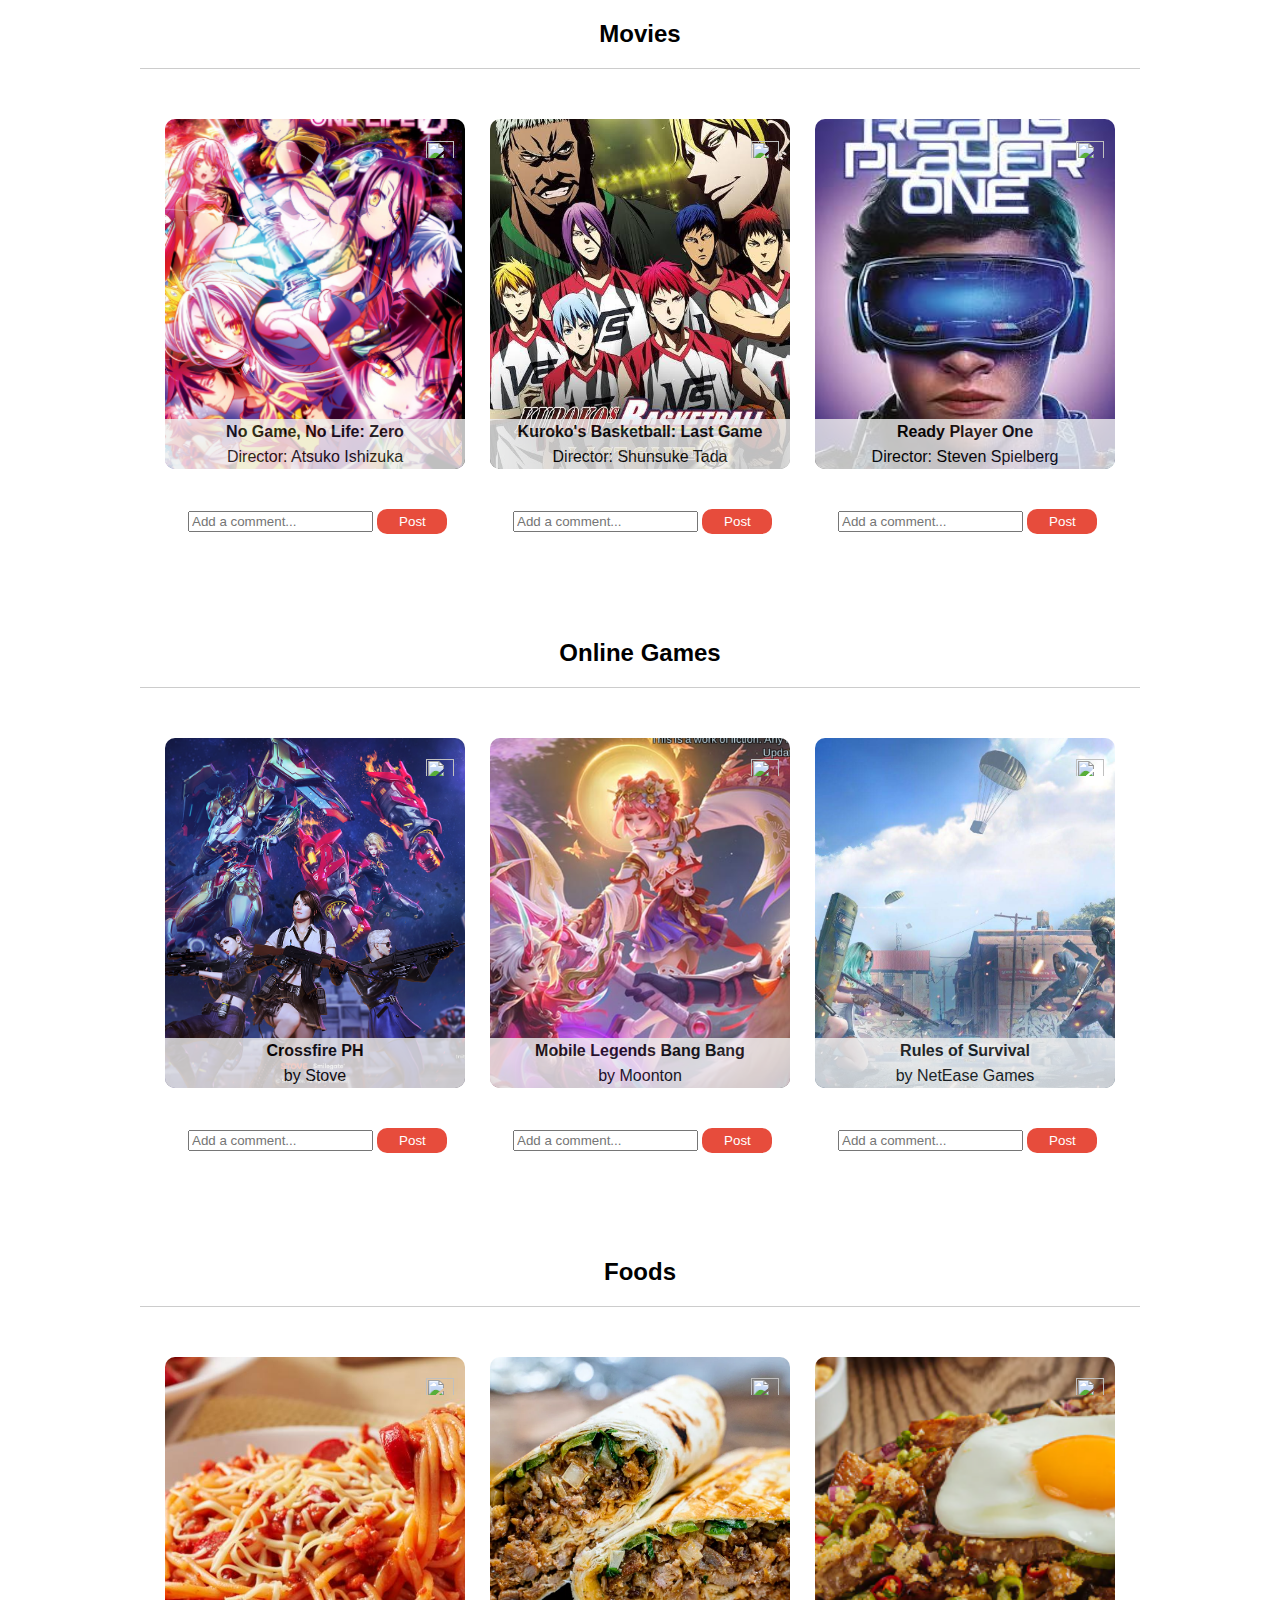
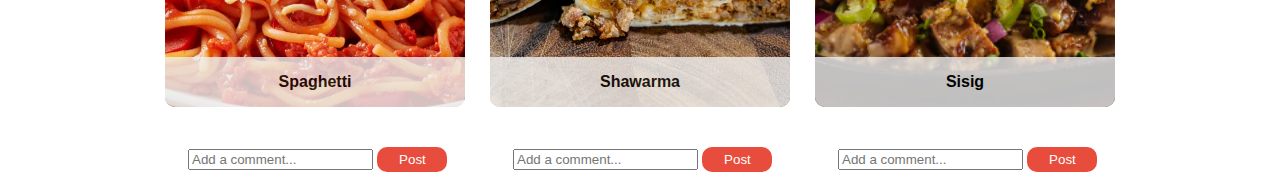
==== favs.html @ cf0ff8d4 "Add files via upload" ====
<!DOCTYPE html>
<html>
<head>
    <title>Abstract Art Gallery</title>
    <link rel="stylesheet" href="gallery.css"/>
</head>
<body>
    <div id="content">
        <h2 id="gallery-header">Movies</h2>
        <div id="art-exhibit">
            <div id="artwork-1" class="artwork">
                <div class="grey"><span class="boldy">No Game, No Life: Zero</span><br>Director: Atsuko Ishizuka</div>
                <div class="heart1" onclick="toggleLike(this)"><img src="images/red-heart-outline.png" class="tosmall"></div>
                <div class="comments-section">
                    <div class="comments"> 
                        <ul class="comments-list"></ul>
                    </div>
                    <input type="text" class="comment-input" placeholder="Add a comment...">
                    <button onclick="addComment(this)">Post</button>
                </div>
            </div>
            <div id="artwork-2" class="artwork">
                <div class="grey"><span class="boldy">Kuroko's Basketball: Last Game</span><br>Director: Shunsuke Tada</div>
                <div class="heart1" onclick="toggleLike(this)"><img src="images/red-heart-outline.png" class="tosmall"></div>
                <div class="comments-section">
                    <div class="comments"> 
                        <ul class="comments-list"></ul>
                    </div>
                    <input type="text" class="comment-input" placeholder="Add a comment...">
                    <button onclick="addComment(this)">Post</button>
                </div>
            </div>
            <div id="artwork-3" class="artwork">
                <div class="grey"><span class="boldy">Ready Player One</span><br>Director: Steven Spielberg</div>
                <div class="heart1" onclick="toggleLike(this)"><img src="images/red-heart-outline.png" class="tosmall"></div>
                <div class="comments-section">
                    <div class="comments"> 
                        <ul class="comments-list"></ul>
                    </div>
                    <input type="text" class="comment-input" placeholder="Add a comment...">
                    <button onclick="addComment(this)">Post</button>
                </div>
            </div>
        </div>

        <h2 id="gallery-header" style="margin-top: 170px;">Online Games</h2>
        <div id="art-exhibit">
            <div id="artwork-4" class="artwork">
                <div class="grey"><span class="boldy">Crossfire PH</span><br>by Stove</div>
                <div class="heart1" onclick="toggleLike(this)"><img src="images/red-heart-outline.png" class="tosmall"></div>
                <div class="comments-section">
                    <div class="comments"> 
                        <ul class="comments-list"></ul>
                    </div>
                    <input type="text" class="comment-input" placeholder="Add a comment...">
                    <button onclick="addComment(this)">Post</button>
                </div>
            </div>
            <div id="artwork-5" class="artwork">
                <div class="grey"><span class="boldy">Mobile Legends Bang Bang</span><br>by Moonton</div>
                <div class="heart1" onclick="toggleLike(this)"><img src="images/red-heart-outline.png" class="tosmall"></div>
                <div class="comments-section">
                    <div class="comments"> 
                        <ul class="comments-list"></ul>
                    </div>
                    <input type="text" class="comment-input" placeholder="Add a comment...">
                    <button onclick="addComment(this)">Post</button>
                </div>
            </div>
            <div id="artwork-6" class="artwork">
                <div class="grey"><span class="boldy">Rules of Survival</span><br>by NetEase Games</div>
                <div class="heart1" onclick="toggleLike(this)"><img src="images/red-heart-outline.png" class="tosmall"></div>
                <div class="comments-section">
                    <div class="comments"> 
                        <ul class="comments-list"></ul>
                    </div>
                    <input type="text" class="comment-input" placeholder="Add a comment...">
                    <button onclick="addComment(this)">Post</button>
                </div>
            </div>
        </div>

        <h2 id="gallery-header" style="margin-top: 170px;">Foods</h2>
        <div id="art-exhibit">
            <div id="artwork-7" class="artwork">
                <div class="greyy"><span class="boldy">Spaghetti</span></div>
                <div class="heart1" onclick="toggleLike(this)"><img src="images/red-heart-outline.png" class="tosmall"></div>
                <div class="comments-section">
                    <div class="comments"> 
                        <ul class="comments-list"></ul>
                    </div>
                    <input type="text" class="comment-input" placeholder="Add a comment...">
                    <button onclick="addComment(this)">Post</button>
                </div>
            </div>
            <div id="artwork-8" class="artwork">
                <div class="greyy"><span class="boldy">Shawarma</span></div>
                <div class="heart1" onclick="toggleLike(this)"><img src="images/red-heart-outline.png" class="tosmall"></div>
                <div class="comments-section">
                    <div class="comments"> 
                        <ul class="comments-list"></ul>
                    </div>
                    <input type="text" class="comment-input" placeholder="Add a comment...">
                    <button onclick="addComment(this)">Post</button>
                </div>
            </div>
            <div id="artwork-9" class="artwork">
                <div class="greyy"><span class="boldy">Sisig</span></div>
                <div class="heart1" onclick="toggleLike(this)"><img src="images/red-heart-outline.png" class="tosmall"></div>
                <div class="comments-section">
                    <div class="comments"> 
                        <ul class="comments-list"></ul>
                    </div>
                    <input type="text" class="comment-input" placeholder="Add a comment...">
                    <button onclick="addComment(this)">Post</button>
                </div>
            </div>
        </div>
    </div>

    <!-- External JavaScript File -->
    <script src="scripts.js"></script>
</body>
</html>
---- gallery.css ----
body {
    margin: 0px;
    font-family: 'Poppins',  sans-serif;
    display: flex;
    justify-content: center;
    
}

#content {
    width: 1000px;
    padding-bottom: 50px;
}

#gallery-header {
    text-align: center;
    border-bottom: 1px solid #cccccc;
    padding-bottom: 20px;
    font-weight: 900;
}

#art-exhibit {
    row-gap: 100px;
    width: 100%;
    display: flex;
    flex-wrap: wrap;
    justify-content: space-evenly;
    align-items: center;
}


.artwork {
    width: 300px;
    height: 350px;
    background-color: #efefef;
    margin-top: 30px;
    background-size: cover;
    background-position: center;
    background-repeat: no-repeat;
    cursor: pointer;
    border-radius: 10px;
}

.artwork button {
    background-color:  #e74c3c;
    color: white;
    border: #e74c3c;
    height: 25px;
    width: 70px;
    border-radius: 10px;
    cursor: pointer;
}
.artwork button:hover {
    border: #c0392b;
}


#artwork-1 {
    background-image: url('fav1.png');
}



#artwork-2 {
    background-image: url('fav2.jpeg');
}

#artwork-3 {
    background-image: url('fav3.jpeg');
}

#artwork-4 {
    background-image: url('fav4.png');
}

#artwork-5 {
    background-image: url('fav5.png');
}

#artwork-6 {
    background-image: url('fav6.png');
}

#artwork-7 {
    background-image: url('fav7.jpg');
}

#artwork-8 {
    background-image: url('fav8.png');
}

#artwork-9 {
    background-image: url('fav9.png');
}

.heart1 {
    width: 70px;
    height: 70px;
    position: relative;
    top: -60px;
    left: 240px; 
    z-index: 5;
    border-radius: 50%;
    line-height: 68px;
    text-align: center;
}

.tosmall {
    width: 28px;
    height: 28px;
    vertical-align: middle; 
}

.heart1:hover {
    cursor: pointer;
}

.comment-list {
    margin-top: -200px;
}



.heart1::after{
    background-color: #A3ACE4;
    cursor: pointer;
    }

    


.grey{
background-color: #EFEFEF;
position: relative;
width: 300px;
height: 50px;  
top: 300px;
left:0px;
z-index: 6;  
opacity: 80%;
text-align: center;
line-height: 25px;
border-radius: 0 0 10px 10px;
}

.greyy{
    background-color: #EFEFEF;
    position: relative;
    width: 300px;
    height: 50px;  
    top: 300px;
    left:0px;
    z-index: 6;  
    opacity: 80%;
    text-align: center;
    line-height: 50px;
    border-radius: 0 0 10px 10px;
}

.boldy {
font-weight: 800;
}



.comments-section {
 position: absolute;
 margin-top: 270px;
 margin-left: 23px;
}
.comments {
    margin-top: 30px;
    margin-left: 5px;
    position: absolute;
    color: black;
    max-height: 100px;  
    overflow-y: auto; 
    width: 250px; 
}

.comments-list {
    list-style: none;
    padding: 0;
    margin: 0;
}

.comments-list li {
    padding: 5px 0;
    border-bottom: 1px solid #eee;
    font-size: 0.9em;
    color: #333;
    transition: opacity 0.3s ease;
}
   
.comments ul {
    list-style: none;

}
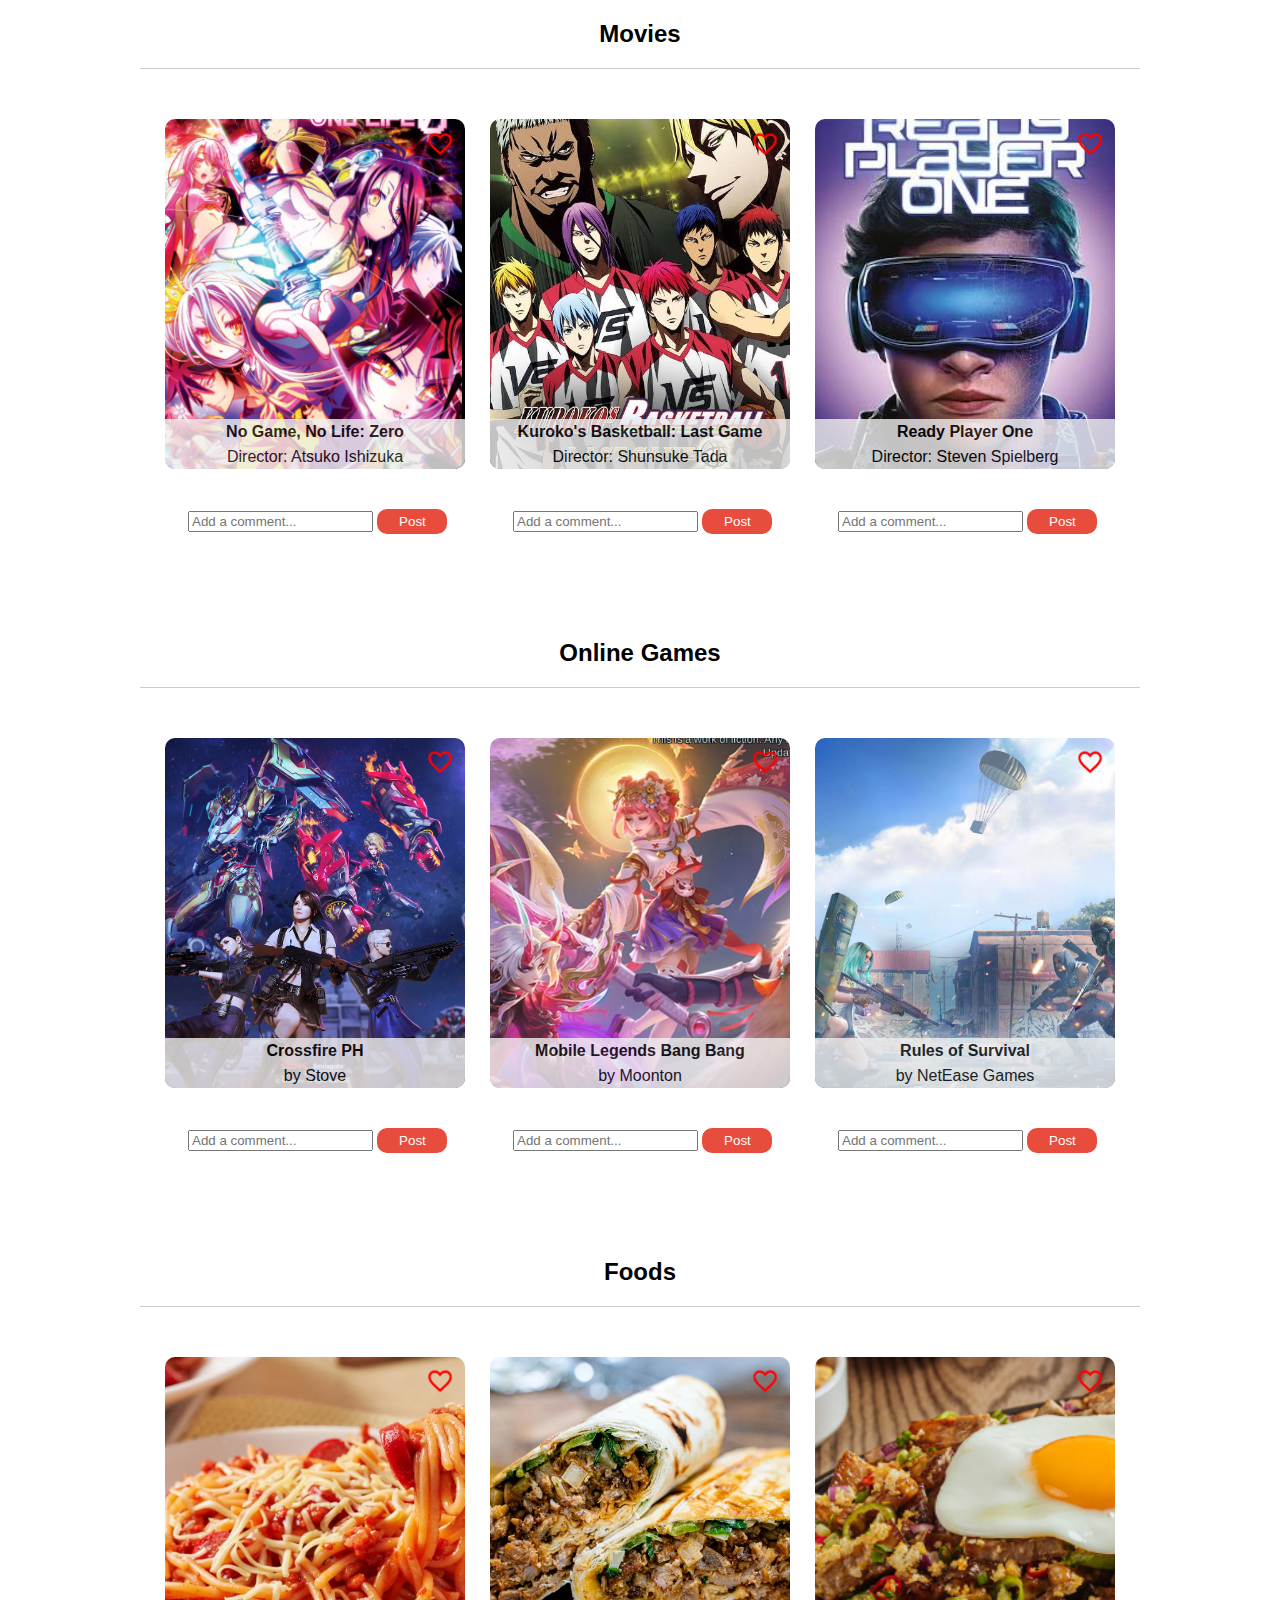
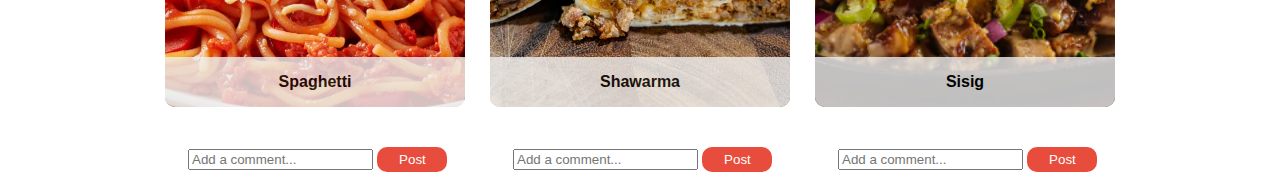
==== commit a3ff8b72: "Update favs.html" ====
--- a/favs.html
+++ b/favs.html
@@ -10,7 +10,7 @@
         <div id="art-exhibit">
             <div id="artwork-1" class="artwork">
                 <div class="grey"><span class="boldy">No Game, No Life: Zero</span><br>Director: Atsuko Ishizuka</div>
-                <div class="heart1" onclick="toggleLike(this)"><img src="images/red-heart-outline.png" class="tosmall"></div>
+                <div class="heart1" onclick="toggleLike(this)"><img src="red-heart-outline.png" class="tosmall"></div>
                 <div class="comments-section">
                     <div class="comments"> 
                         <ul class="comments-list"></ul>
@@ -21,7 +21,7 @@
             </div>
             <div id="artwork-2" class="artwork">
                 <div class="grey"><span class="boldy">Kuroko's Basketball: Last Game</span><br>Director: Shunsuke Tada</div>
-                <div class="heart1" onclick="toggleLike(this)"><img src="images/red-heart-outline.png" class="tosmall"></div>
+                <div class="heart1" onclick="toggleLike(this)"><img src="red-heart-outline.png" class="tosmall"></div>
                 <div class="comments-section">
                     <div class="comments"> 
                         <ul class="comments-list"></ul>
@@ -32,7 +32,7 @@
             </div>
             <div id="artwork-3" class="artwork">
                 <div class="grey"><span class="boldy">Ready Player One</span><br>Director: Steven Spielberg</div>
-                <div class="heart1" onclick="toggleLike(this)"><img src="images/red-heart-outline.png" class="tosmall"></div>
+                <div class="heart1" onclick="toggleLike(this)"><img src="red-heart-outline.png" class="tosmall"></div>
                 <div class="comments-section">
                     <div class="comments"> 
                         <ul class="comments-list"></ul>
@@ -47,7 +47,7 @@
         <div id="art-exhibit">
             <div id="artwork-4" class="artwork">
                 <div class="grey"><span class="boldy">Crossfire PH</span><br>by Stove</div>
-                <div class="heart1" onclick="toggleLike(this)"><img src="images/red-heart-outline.png" class="tosmall"></div>
+                <div class="heart1" onclick="toggleLike(this)"><img src="red-heart-outline.png" class="tosmall"></div>
                 <div class="comments-section">
                     <div class="comments"> 
                         <ul class="comments-list"></ul>
@@ -58,7 +58,7 @@
             </div>
             <div id="artwork-5" class="artwork">
                 <div class="grey"><span class="boldy">Mobile Legends Bang Bang</span><br>by Moonton</div>
-                <div class="heart1" onclick="toggleLike(this)"><img src="images/red-heart-outline.png" class="tosmall"></div>
+                <div class="heart1" onclick="toggleLike(this)"><img src="red-heart-outline.png" class="tosmall"></div>
                 <div class="comments-section">
                     <div class="comments"> 
                         <ul class="comments-list"></ul>
@@ -69,7 +69,7 @@
             </div>
             <div id="artwork-6" class="artwork">
                 <div class="grey"><span class="boldy">Rules of Survival</span><br>by NetEase Games</div>
-                <div class="heart1" onclick="toggleLike(this)"><img src="images/red-heart-outline.png" class="tosmall"></div>
+                <div class="heart1" onclick="toggleLike(this)"><img src="red-heart-outline.png" class="tosmall"></div>
                 <div class="comments-section">
                     <div class="comments"> 
                         <ul class="comments-list"></ul>
@@ -84,7 +84,7 @@
         <div id="art-exhibit">
             <div id="artwork-7" class="artwork">
                 <div class="greyy"><span class="boldy">Spaghetti</span></div>
-                <div class="heart1" onclick="toggleLike(this)"><img src="images/red-heart-outline.png" class="tosmall"></div>
+                <div class="heart1" onclick="toggleLike(this)"><img src="red-heart-outline.png" class="tosmall"></div>
                 <div class="comments-section">
                     <div class="comments"> 
                         <ul class="comments-list"></ul>
@@ -95,7 +95,7 @@
             </div>
             <div id="artwork-8" class="artwork">
                 <div class="greyy"><span class="boldy">Shawarma</span></div>
-                <div class="heart1" onclick="toggleLike(this)"><img src="images/red-heart-outline.png" class="tosmall"></div>
+                <div class="heart1" onclick="toggleLike(this)"><img src="red-heart-outline.png" class="tosmall"></div>
                 <div class="comments-section">
                     <div class="comments"> 
                         <ul class="comments-list"></ul>
@@ -106,7 +106,7 @@
             </div>
             <div id="artwork-9" class="artwork">
                 <div class="greyy"><span class="boldy">Sisig</span></div>
-                <div class="heart1" onclick="toggleLike(this)"><img src="images/red-heart-outline.png" class="tosmall"></div>
+                <div class="heart1" onclick="toggleLike(this)"><img src="red-heart-outline.png" class="tosmall"></div>
                 <div class="comments-section">
                     <div class="comments"> 
                         <ul class="comments-list"></ul>
@@ -118,7 +118,6 @@
         </div>
     </div>
 
-    <!-- External JavaScript File -->
     <script src="scripts.js"></script>
 </body>
-</html>+</html>
--- a/gallery.css
+++ b/gallery.css
@@ -1,9 +1,8 @@
 body {
     margin: 0px;
-    font-family: 'Poppins',  sans-serif;
+    font-family: 'Poppins', sans-serif;
     display: flex;
     justify-content: center;
-    
 }
 
 #content {
@@ -27,6 +26,75 @@
     align-items: center;
 }
 
+@media screen and (max-width: 1024px) {
+    #content {
+        width: 90%;
+    }
+
+    .artwork {
+        width: 45%;
+        height: auto;
+    }
+
+    .heart1 {
+        left: 50%;
+        transform: translateX(-50%);
+    }
+}
+
+@media screen and (max-width: 768px) {
+    #content {
+        width: 95%;
+    }
+
+    .artwork {
+        width: 45%;
+        height: auto;
+    }
+
+    .heart1 {
+        width: 50px;
+        height: 50px;
+        top: -40px;
+        left: 180px;
+    }
+
+    .grey, .greyy {
+        width: 100%;
+    }
+
+    .comments-section {
+        margin-top: 250px;
+    }
+}
+
+@media screen and (max-width: 480px) {
+    #content {
+        width: 100%;
+    }
+
+    .artwork {
+        width: 100%;
+        height: auto;
+    }
+
+    .heart1 {
+        width: 40px;
+        height: 40px;
+        top: -30px;
+        left: 50%;
+        transform: translateX(-50%);
+    }
+
+    .grey, .greyy {
+        width: 100%;
+        height: 40px;
+    }
+
+    .comments-section {
+        margin-top: 200px;
+    }
+}
 
 .artwork {
     width: 300px;
@@ -41,7 +109,7 @@
 }
 
 .artwork button {
-    background-color:  #e74c3c;
+    background-color: #e74c3c;
     color: white;
     border: #e74c3c;
     height: 25px;
@@ -49,16 +117,14 @@
     border-radius: 10px;
     cursor: pointer;
 }
+
 .artwork button:hover {
     border: #c0392b;
 }
 
-
 #artwork-1 {
     background-image: url('fav1.png');
 }
-
-
 
 #artwork-2 {
     background-image: url('fav2.jpeg');
@@ -97,7 +163,7 @@
     height: 70px;
     position: relative;
     top: -60px;
-    left: 240px; 
+    left: 240px;
     z-index: 5;
     border-radius: 50%;
     line-height: 68px;
@@ -107,7 +173,7 @@
 .tosmall {
     width: 28px;
     height: 28px;
-    vertical-align: middle; 
+    vertical-align: middle;
 }
 
 .heart1:hover {
@@ -118,38 +184,33 @@
     margin-top: -200px;
 }
 
-
-
-.heart1::after{
+.heart1::after {
     background-color: #A3ACE4;
     cursor: pointer;
-    }
-
-    
-
-
-.grey{
-background-color: #EFEFEF;
-position: relative;
-width: 300px;
-height: 50px;  
-top: 300px;
-left:0px;
-z-index: 6;  
-opacity: 80%;
-text-align: center;
-line-height: 25px;
-border-radius: 0 0 10px 10px;
-}
-
-.greyy{
+}
+
+.grey {
     background-color: #EFEFEF;
     position: relative;
     width: 300px;
-    height: 50px;  
+    height: 50px;
     top: 300px;
-    left:0px;
-    z-index: 6;  
+    left: 0px;
+    z-index: 6;
+    opacity: 80%;
+    text-align: center;
+    line-height: 25px;
+    border-radius: 0 0 10px 10px;
+}
+
+.greyy {
+    background-color: #EFEFEF;
+    position: relative;
+    width: 300px;
+    height: 50px;
+    top: 300px;
+    left: 0px;
+    z-index: 6;
     opacity: 80%;
     text-align: center;
     line-height: 50px;
@@ -157,24 +218,23 @@
 }
 
 .boldy {
-font-weight: 800;
-}
-
-
+    font-weight: 800;
+}
 
 .comments-section {
- position: absolute;
- margin-top: 270px;
- margin-left: 23px;
-}
+    position: absolute;
+    margin-top: 270px;
+    margin-left: 23px;
+}
+
 .comments {
     margin-top: 30px;
     margin-left: 5px;
     position: absolute;
     color: black;
-    max-height: 100px;  
-    overflow-y: auto; 
-    width: 250px; 
+    max-height: 100px;
+    overflow-y: auto;
+    width: 250px;
 }
 
 .comments-list {
@@ -190,10 +250,7 @@
     color: #333;
     transition: opacity 0.3s ease;
 }
-   
+
 .comments ul {
     list-style: none;
-
-}
-
-
+}
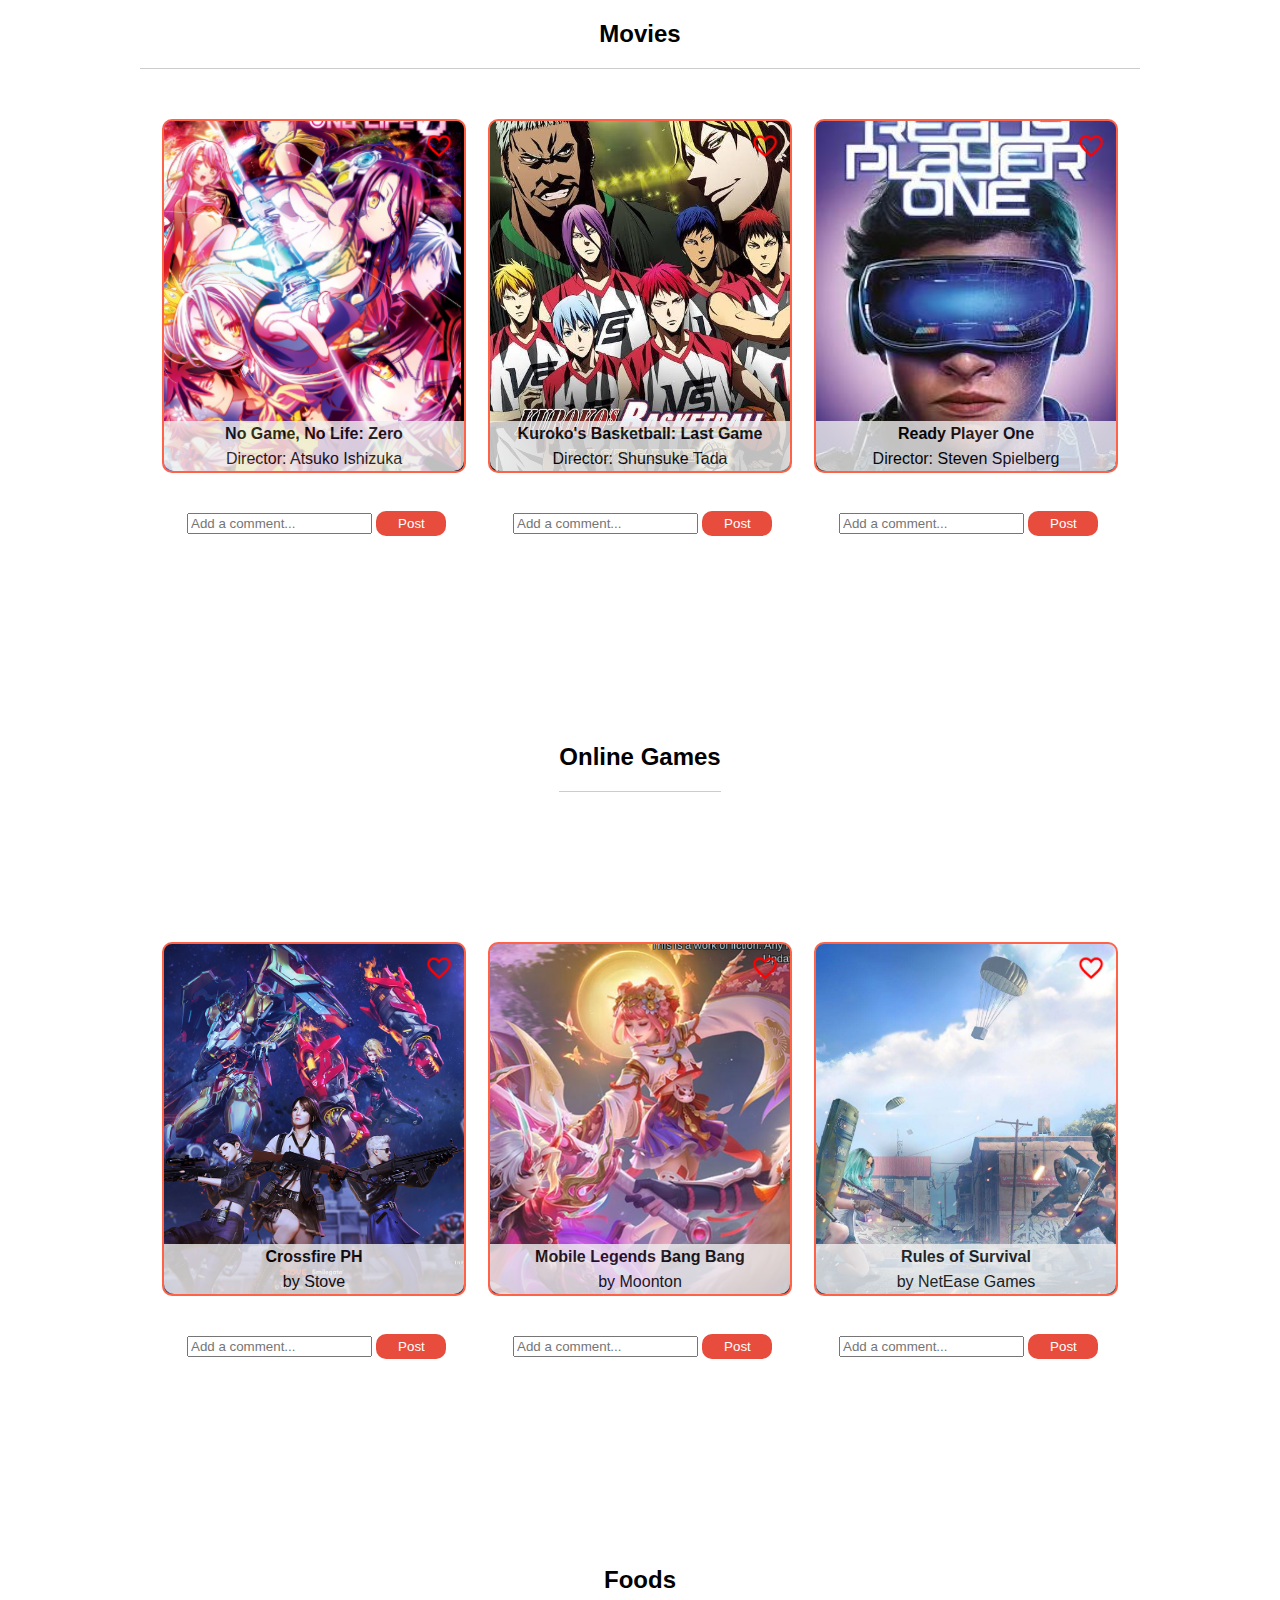
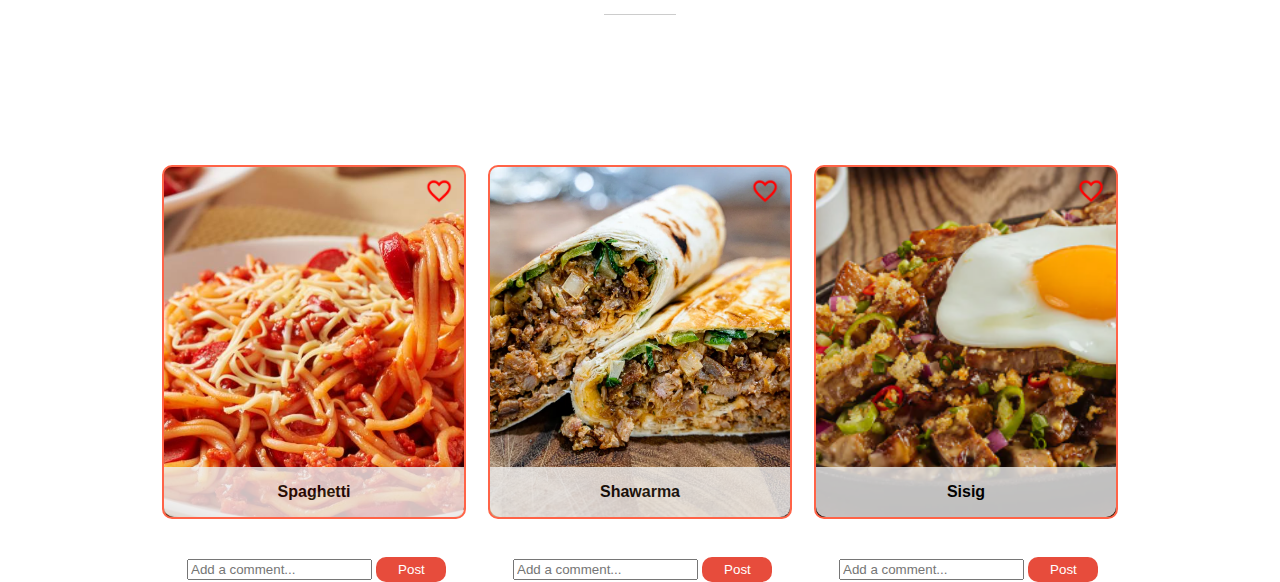
==== commit 2fce4f35: "Update favs.html" ====
--- a/favs.html
+++ b/favs.html
@@ -8,6 +8,7 @@
     <div id="content">
         <h2 id="gallery-header">Movies</h2>
         <div id="art-exhibit">
+            <div class="artwork-container">
             <div id="artwork-1" class="artwork">
                 <div class="grey"><span class="boldy">No Game, No Life: Zero</span><br>Director: Atsuko Ishizuka</div>
                 <div class="heart1" onclick="toggleLike(this)"><img src="red-heart-outline.png" class="tosmall"></div>
@@ -19,6 +20,8 @@
                     <button onclick="addComment(this)">Post</button>
                 </div>
             </div>
+            </div>
+            <div class="artwork-container">
             <div id="artwork-2" class="artwork">
                 <div class="grey"><span class="boldy">Kuroko's Basketball: Last Game</span><br>Director: Shunsuke Tada</div>
                 <div class="heart1" onclick="toggleLike(this)"><img src="red-heart-outline.png" class="tosmall"></div>
@@ -30,6 +33,8 @@
                     <button onclick="addComment(this)">Post</button>
                 </div>
             </div>
+            </div>
+            <div class="artwork-container">
             <div id="artwork-3" class="artwork">
                 <div class="grey"><span class="boldy">Ready Player One</span><br>Director: Steven Spielberg</div>
                 <div class="heart1" onclick="toggleLike(this)"><img src="red-heart-outline.png" class="tosmall"></div>
@@ -42,9 +47,10 @@
                 </div>
             </div>
         </div>
-
+        
         <h2 id="gallery-header" style="margin-top: 170px;">Online Games</h2>
         <div id="art-exhibit">
+            <div class="artwork-container">
             <div id="artwork-4" class="artwork">
                 <div class="grey"><span class="boldy">Crossfire PH</span><br>by Stove</div>
                 <div class="heart1" onclick="toggleLike(this)"><img src="red-heart-outline.png" class="tosmall"></div>
@@ -56,6 +62,8 @@
                     <button onclick="addComment(this)">Post</button>
                 </div>
             </div>
+        </div>
+            <div class="artwork-container">
             <div id="artwork-5" class="artwork">
                 <div class="grey"><span class="boldy">Mobile Legends Bang Bang</span><br>by Moonton</div>
                 <div class="heart1" onclick="toggleLike(this)"><img src="red-heart-outline.png" class="tosmall"></div>
@@ -67,6 +75,8 @@
                     <button onclick="addComment(this)">Post</button>
                 </div>
             </div>
+            </div>
+            <div class="artwork-container">
             <div id="artwork-6" class="artwork">
                 <div class="grey"><span class="boldy">Rules of Survival</span><br>by NetEase Games</div>
                 <div class="heart1" onclick="toggleLike(this)"><img src="red-heart-outline.png" class="tosmall"></div>
@@ -79,9 +89,10 @@
                 </div>
             </div>
         </div>
-
+        </div>
         <h2 id="gallery-header" style="margin-top: 170px;">Foods</h2>
         <div id="art-exhibit">
+            <div class="artwork-container">
             <div id="artwork-7" class="artwork">
                 <div class="greyy"><span class="boldy">Spaghetti</span></div>
                 <div class="heart1" onclick="toggleLike(this)"><img src="red-heart-outline.png" class="tosmall"></div>
@@ -93,6 +104,8 @@
                     <button onclick="addComment(this)">Post</button>
                 </div>
             </div>
+            </div>
+            <div class="artwork-container">
             <div id="artwork-8" class="artwork">
                 <div class="greyy"><span class="boldy">Shawarma</span></div>
                 <div class="heart1" onclick="toggleLike(this)"><img src="red-heart-outline.png" class="tosmall"></div>
@@ -104,6 +117,8 @@
                     <button onclick="addComment(this)">Post</button>
                 </div>
             </div>
+            </div>
+            <div class="artwork-container">
             <div id="artwork-9" class="artwork">
                 <div class="greyy"><span class="boldy">Sisig</span></div>
                 <div class="heart1" onclick="toggleLike(this)"><img src="red-heart-outline.png" class="tosmall"></div>
@@ -116,6 +131,7 @@
                 </div>
             </div>
         </div>
+        </div>
     </div>
 
     <script src="scripts.js"></script>
--- a/gallery.css
+++ b/gallery.css
@@ -106,6 +106,7 @@
     background-repeat: no-repeat;
     cursor: pointer;
     border-radius: 10px;
+    border: 2px solid #ff6347;
 }
 
 .artwork button {
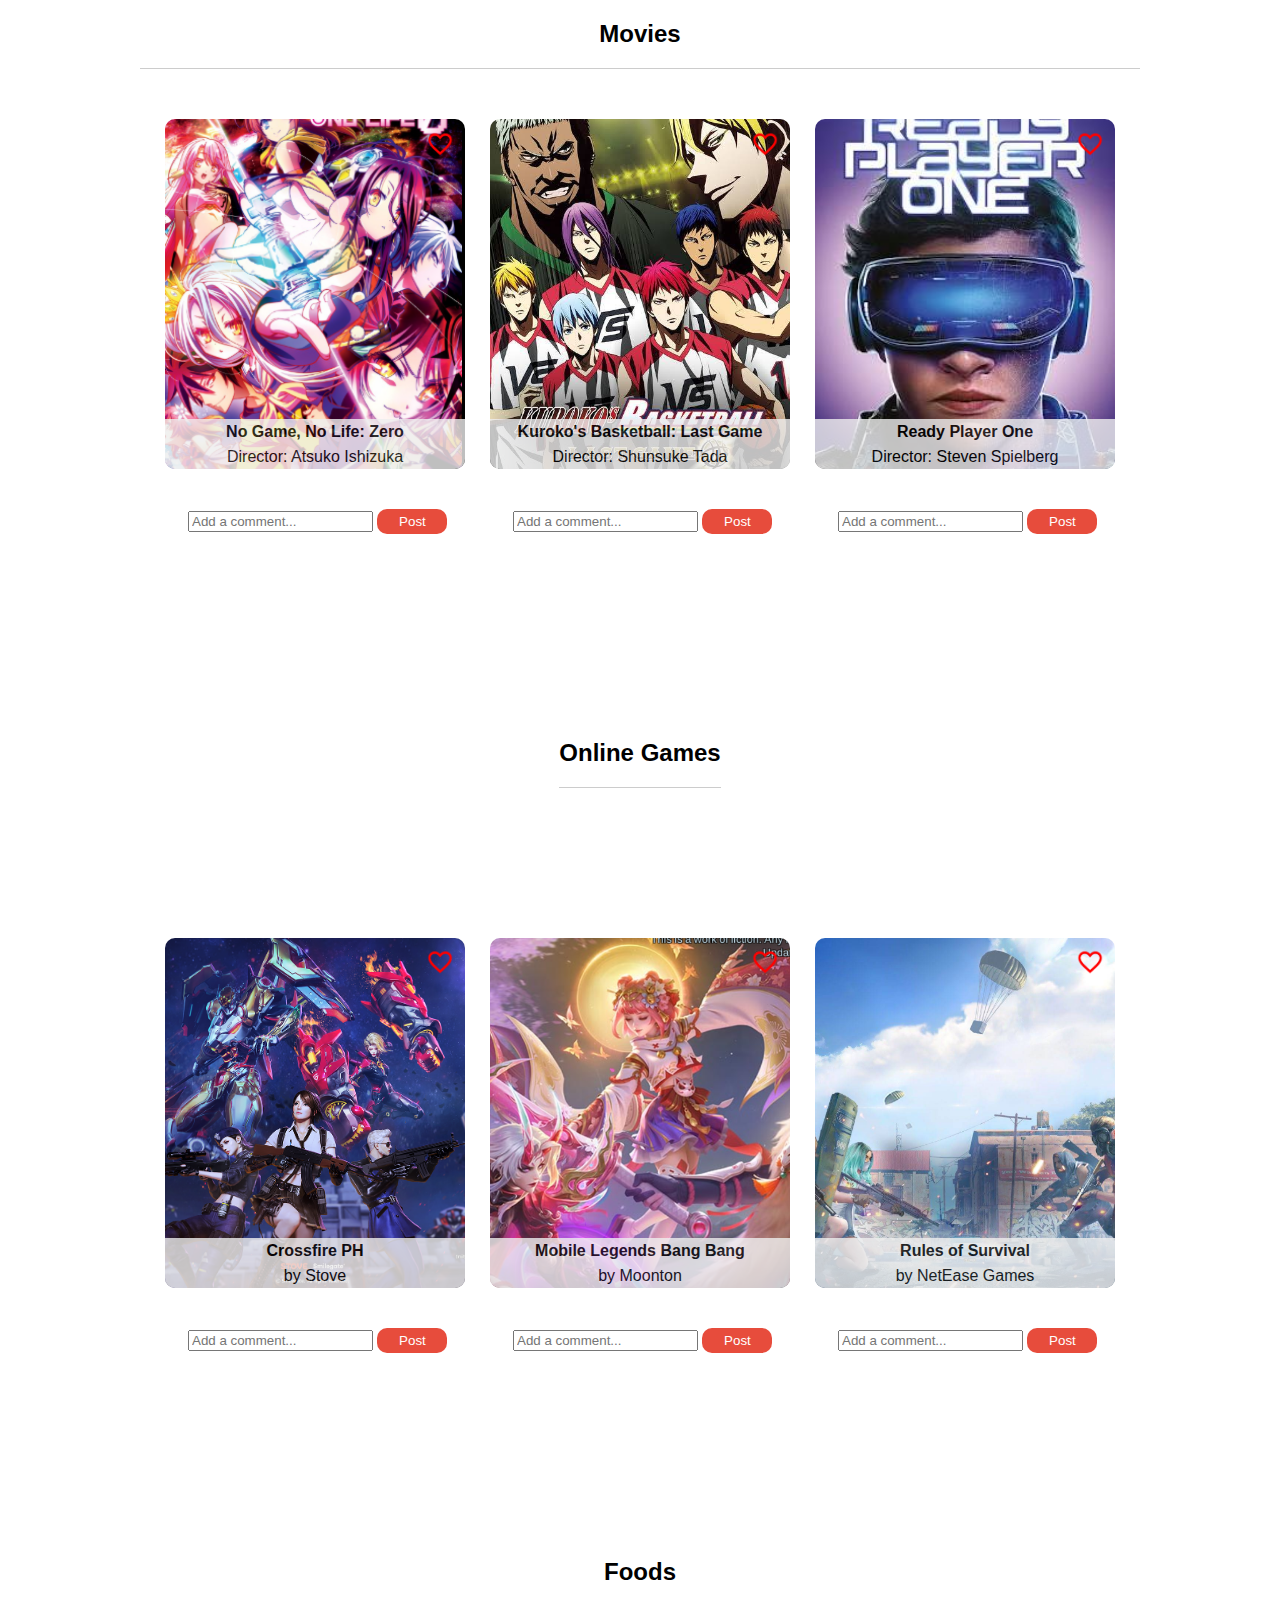
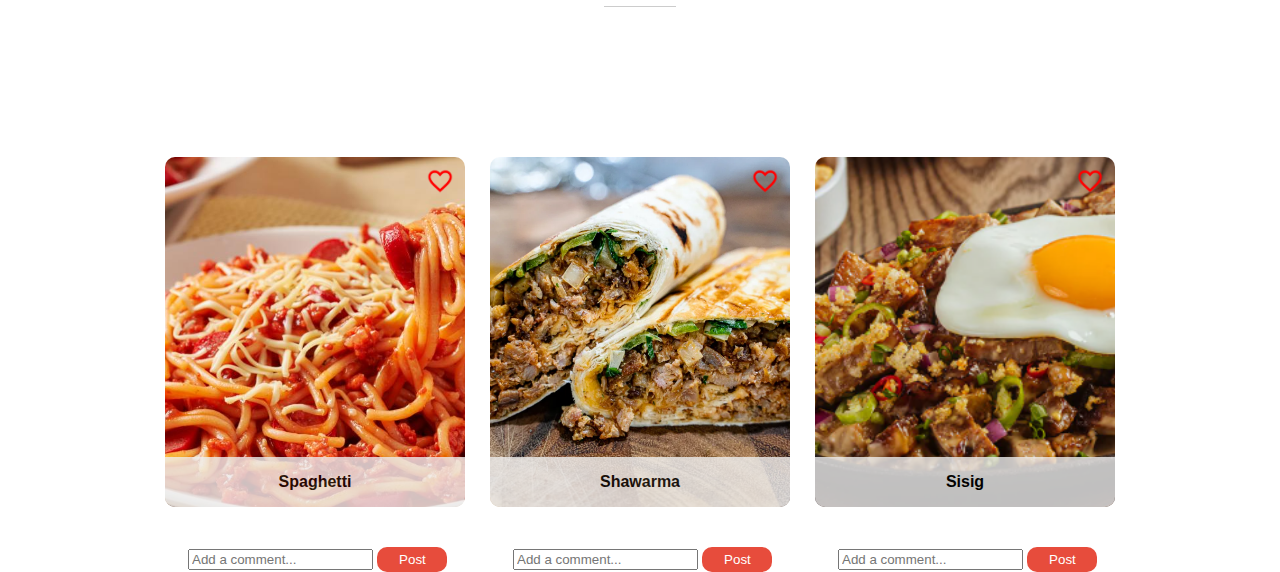
==== commit ce0b6b47: "Update favs.html" ====
--- a/favs.html
+++ b/favs.html
@@ -8,7 +8,7 @@
     <div id="content">
         <h2 id="gallery-header">Movies</h2>
         <div id="art-exhibit">
-            <div class="artwork-container">
+
             <div id="artwork-1" class="artwork">
                 <div class="grey"><span class="boldy">No Game, No Life: Zero</span><br>Director: Atsuko Ishizuka</div>
                 <div class="heart1" onclick="toggleLike(this)"><img src="red-heart-outline.png" class="tosmall"></div>
@@ -20,8 +20,7 @@
                     <button onclick="addComment(this)">Post</button>
                 </div>
             </div>
-            </div>
-            <div class="artwork-container">
+
             <div id="artwork-2" class="artwork">
                 <div class="grey"><span class="boldy">Kuroko's Basketball: Last Game</span><br>Director: Shunsuke Tada</div>
                 <div class="heart1" onclick="toggleLike(this)"><img src="red-heart-outline.png" class="tosmall"></div>
@@ -33,8 +32,7 @@
                     <button onclick="addComment(this)">Post</button>
                 </div>
             </div>
-            </div>
-            <div class="artwork-container">
+
             <div id="artwork-3" class="artwork">
                 <div class="grey"><span class="boldy">Ready Player One</span><br>Director: Steven Spielberg</div>
                 <div class="heart1" onclick="toggleLike(this)"><img src="red-heart-outline.png" class="tosmall"></div>
@@ -46,11 +44,9 @@
                     <button onclick="addComment(this)">Post</button>
                 </div>
             </div>
-        </div>
-        
+
         <h2 id="gallery-header" style="margin-top: 170px;">Online Games</h2>
         <div id="art-exhibit">
-            <div class="artwork-container">
             <div id="artwork-4" class="artwork">
                 <div class="grey"><span class="boldy">Crossfire PH</span><br>by Stove</div>
                 <div class="heart1" onclick="toggleLike(this)"><img src="red-heart-outline.png" class="tosmall"></div>
@@ -62,8 +58,6 @@
                     <button onclick="addComment(this)">Post</button>
                 </div>
             </div>
-        </div>
-            <div class="artwork-container">
             <div id="artwork-5" class="artwork">
                 <div class="grey"><span class="boldy">Mobile Legends Bang Bang</span><br>by Moonton</div>
                 <div class="heart1" onclick="toggleLike(this)"><img src="red-heart-outline.png" class="tosmall"></div>
@@ -75,8 +69,6 @@
                     <button onclick="addComment(this)">Post</button>
                 </div>
             </div>
-            </div>
-            <div class="artwork-container">
             <div id="artwork-6" class="artwork">
                 <div class="grey"><span class="boldy">Rules of Survival</span><br>by NetEase Games</div>
                 <div class="heart1" onclick="toggleLike(this)"><img src="red-heart-outline.png" class="tosmall"></div>
@@ -89,10 +81,8 @@
                 </div>
             </div>
         </div>
-        </div>
         <h2 id="gallery-header" style="margin-top: 170px;">Foods</h2>
         <div id="art-exhibit">
-            <div class="artwork-container">
             <div id="artwork-7" class="artwork">
                 <div class="greyy"><span class="boldy">Spaghetti</span></div>
                 <div class="heart1" onclick="toggleLike(this)"><img src="red-heart-outline.png" class="tosmall"></div>
@@ -104,8 +94,6 @@
                     <button onclick="addComment(this)">Post</button>
                 </div>
             </div>
-            </div>
-            <div class="artwork-container">
             <div id="artwork-8" class="artwork">
                 <div class="greyy"><span class="boldy">Shawarma</span></div>
                 <div class="heart1" onclick="toggleLike(this)"><img src="red-heart-outline.png" class="tosmall"></div>
@@ -117,8 +105,6 @@
                     <button onclick="addComment(this)">Post</button>
                 </div>
             </div>
-            </div>
-            <div class="artwork-container">
             <div id="artwork-9" class="artwork">
                 <div class="greyy"><span class="boldy">Sisig</span></div>
                 <div class="heart1" onclick="toggleLike(this)"><img src="red-heart-outline.png" class="tosmall"></div>
@@ -131,7 +117,6 @@
                 </div>
             </div>
         </div>
-        </div>
     </div>
 
     <script src="scripts.js"></script>
--- a/gallery.css
+++ b/gallery.css
@@ -106,7 +106,15 @@
     background-repeat: no-repeat;
     cursor: pointer;
     border-radius: 10px;
-    border: 2px solid #ff6347;
+}
+.artwork-container {
+    position: relative; 
+    width: 300px; 
+    border: 3px solid #ff6347;
+    border-radius: 15px; 
+    padding: 10px; 
+    margin-top: 30px; 
+    box-sizing: border-box; 
 }
 
 .artwork button {
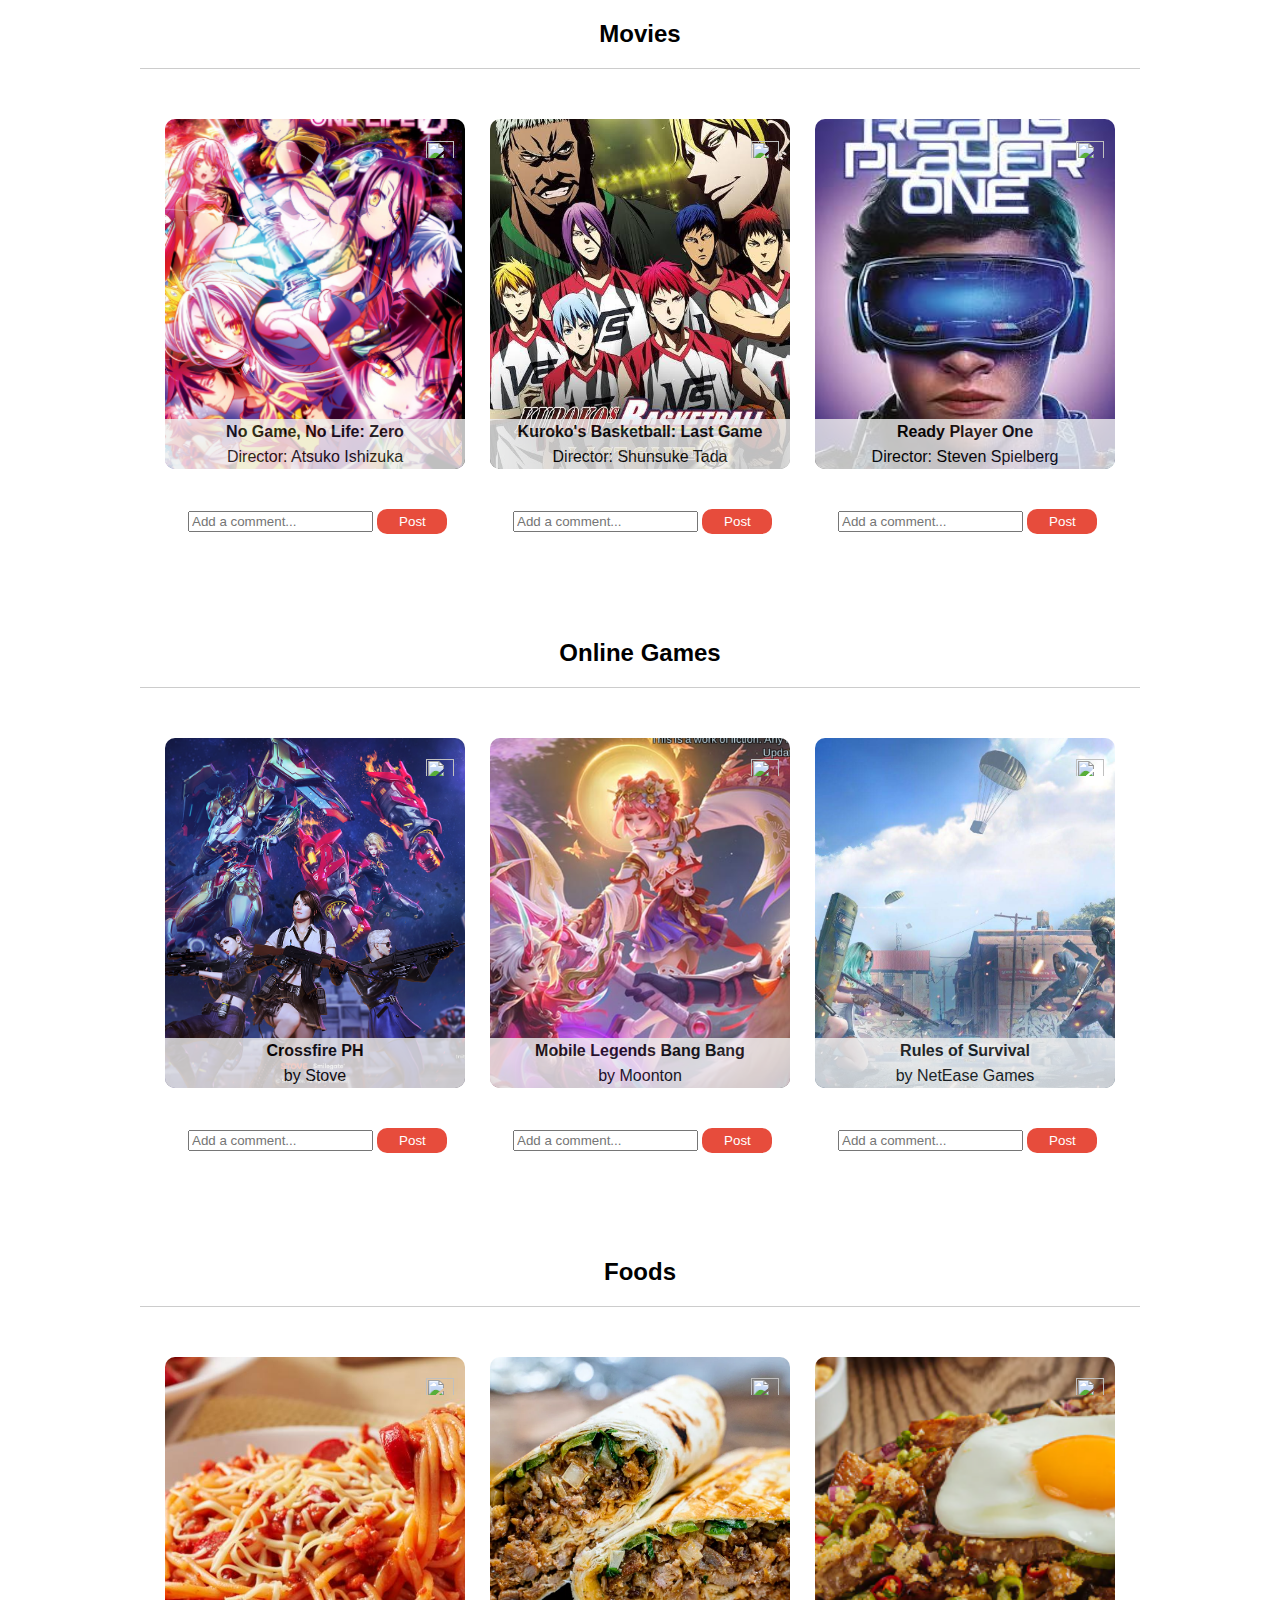
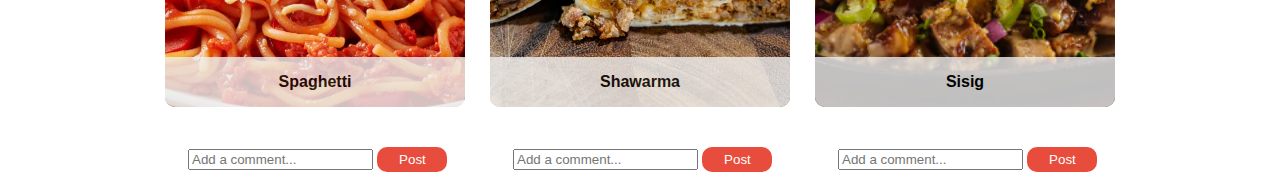
==== commit 285e0b80: "Update favs.html" ====
--- a/favs.html
+++ b/favs.html
@@ -8,10 +8,9 @@
     <div id="content">
         <h2 id="gallery-header">Movies</h2>
         <div id="art-exhibit">
-
             <div id="artwork-1" class="artwork">
                 <div class="grey"><span class="boldy">No Game, No Life: Zero</span><br>Director: Atsuko Ishizuka</div>
-                <div class="heart1" onclick="toggleLike(this)"><img src="red-heart-outline.png" class="tosmall"></div>
+                <div class="heart1" onclick="toggleLike(this)"><img src="images/red-heart-outline.png" class="tosmall"></div>
                 <div class="comments-section">
                     <div class="comments"> 
                         <ul class="comments-list"></ul>
@@ -20,10 +19,9 @@
                     <button onclick="addComment(this)">Post</button>
                 </div>
             </div>
-
             <div id="artwork-2" class="artwork">
                 <div class="grey"><span class="boldy">Kuroko's Basketball: Last Game</span><br>Director: Shunsuke Tada</div>
-                <div class="heart1" onclick="toggleLike(this)"><img src="red-heart-outline.png" class="tosmall"></div>
+                <div class="heart1" onclick="toggleLike(this)"><img src="images/red-heart-outline.png" class="tosmall"></div>
                 <div class="comments-section">
                     <div class="comments"> 
                         <ul class="comments-list"></ul>
@@ -32,10 +30,9 @@
                     <button onclick="addComment(this)">Post</button>
                 </div>
             </div>
-
             <div id="artwork-3" class="artwork">
                 <div class="grey"><span class="boldy">Ready Player One</span><br>Director: Steven Spielberg</div>
-                <div class="heart1" onclick="toggleLike(this)"><img src="red-heart-outline.png" class="tosmall"></div>
+                <div class="heart1" onclick="toggleLike(this)"><img src="images/red-heart-outline.png" class="tosmall"></div>
                 <div class="comments-section">
                     <div class="comments"> 
                         <ul class="comments-list"></ul>
@@ -44,12 +41,13 @@
                     <button onclick="addComment(this)">Post</button>
                 </div>
             </div>
+        </div>
 
         <h2 id="gallery-header" style="margin-top: 170px;">Online Games</h2>
         <div id="art-exhibit">
             <div id="artwork-4" class="artwork">
                 <div class="grey"><span class="boldy">Crossfire PH</span><br>by Stove</div>
-                <div class="heart1" onclick="toggleLike(this)"><img src="red-heart-outline.png" class="tosmall"></div>
+                <div class="heart1" onclick="toggleLike(this)"><img src="images/red-heart-outline.png" class="tosmall"></div>
                 <div class="comments-section">
                     <div class="comments"> 
                         <ul class="comments-list"></ul>
@@ -60,7 +58,7 @@
             </div>
             <div id="artwork-5" class="artwork">
                 <div class="grey"><span class="boldy">Mobile Legends Bang Bang</span><br>by Moonton</div>
-                <div class="heart1" onclick="toggleLike(this)"><img src="red-heart-outline.png" class="tosmall"></div>
+                <div class="heart1" onclick="toggleLike(this)"><img src="images/red-heart-outline.png" class="tosmall"></div>
                 <div class="comments-section">
                     <div class="comments"> 
                         <ul class="comments-list"></ul>
@@ -71,7 +69,7 @@
             </div>
             <div id="artwork-6" class="artwork">
                 <div class="grey"><span class="boldy">Rules of Survival</span><br>by NetEase Games</div>
-                <div class="heart1" onclick="toggleLike(this)"><img src="red-heart-outline.png" class="tosmall"></div>
+                <div class="heart1" onclick="toggleLike(this)"><img src="images/red-heart-outline.png" class="tosmall"></div>
                 <div class="comments-section">
                     <div class="comments"> 
                         <ul class="comments-list"></ul>
@@ -81,11 +79,12 @@
                 </div>
             </div>
         </div>
+
         <h2 id="gallery-header" style="margin-top: 170px;">Foods</h2>
         <div id="art-exhibit">
             <div id="artwork-7" class="artwork">
                 <div class="greyy"><span class="boldy">Spaghetti</span></div>
-                <div class="heart1" onclick="toggleLike(this)"><img src="red-heart-outline.png" class="tosmall"></div>
+                <div class="heart1" onclick="toggleLike(this)"><img src="images/red-heart-outline.png" class="tosmall"></div>
                 <div class="comments-section">
                     <div class="comments"> 
                         <ul class="comments-list"></ul>
@@ -96,7 +95,7 @@
             </div>
             <div id="artwork-8" class="artwork">
                 <div class="greyy"><span class="boldy">Shawarma</span></div>
-                <div class="heart1" onclick="toggleLike(this)"><img src="red-heart-outline.png" class="tosmall"></div>
+                <div class="heart1" onclick="toggleLike(this)"><img src="images/red-heart-outline.png" class="tosmall"></div>
                 <div class="comments-section">
                     <div class="comments"> 
                         <ul class="comments-list"></ul>
@@ -107,7 +106,7 @@
             </div>
             <div id="artwork-9" class="artwork">
                 <div class="greyy"><span class="boldy">Sisig</span></div>
-                <div class="heart1" onclick="toggleLike(this)"><img src="red-heart-outline.png" class="tosmall"></div>
+                <div class="heart1" onclick="toggleLike(this)"><img src="images/red-heart-outline.png" class="tosmall"></div>
                 <div class="comments-section">
                     <div class="comments"> 
                         <ul class="comments-list"></ul>
@@ -119,6 +118,7 @@
         </div>
     </div>
 
+    <!-- External JavaScript File -->
     <script src="scripts.js"></script>
 </body>
 </html>
--- a/gallery.css
+++ b/gallery.css
@@ -107,16 +107,6 @@
     cursor: pointer;
     border-radius: 10px;
 }
-.artwork-container {
-    position: relative; 
-    width: 300px; 
-    border: 3px solid #ff6347;
-    border-radius: 15px; 
-    padding: 10px; 
-    margin-top: 30px; 
-    box-sizing: border-box; 
-}
-
 .artwork button {
     background-color: #e74c3c;
     color: white;
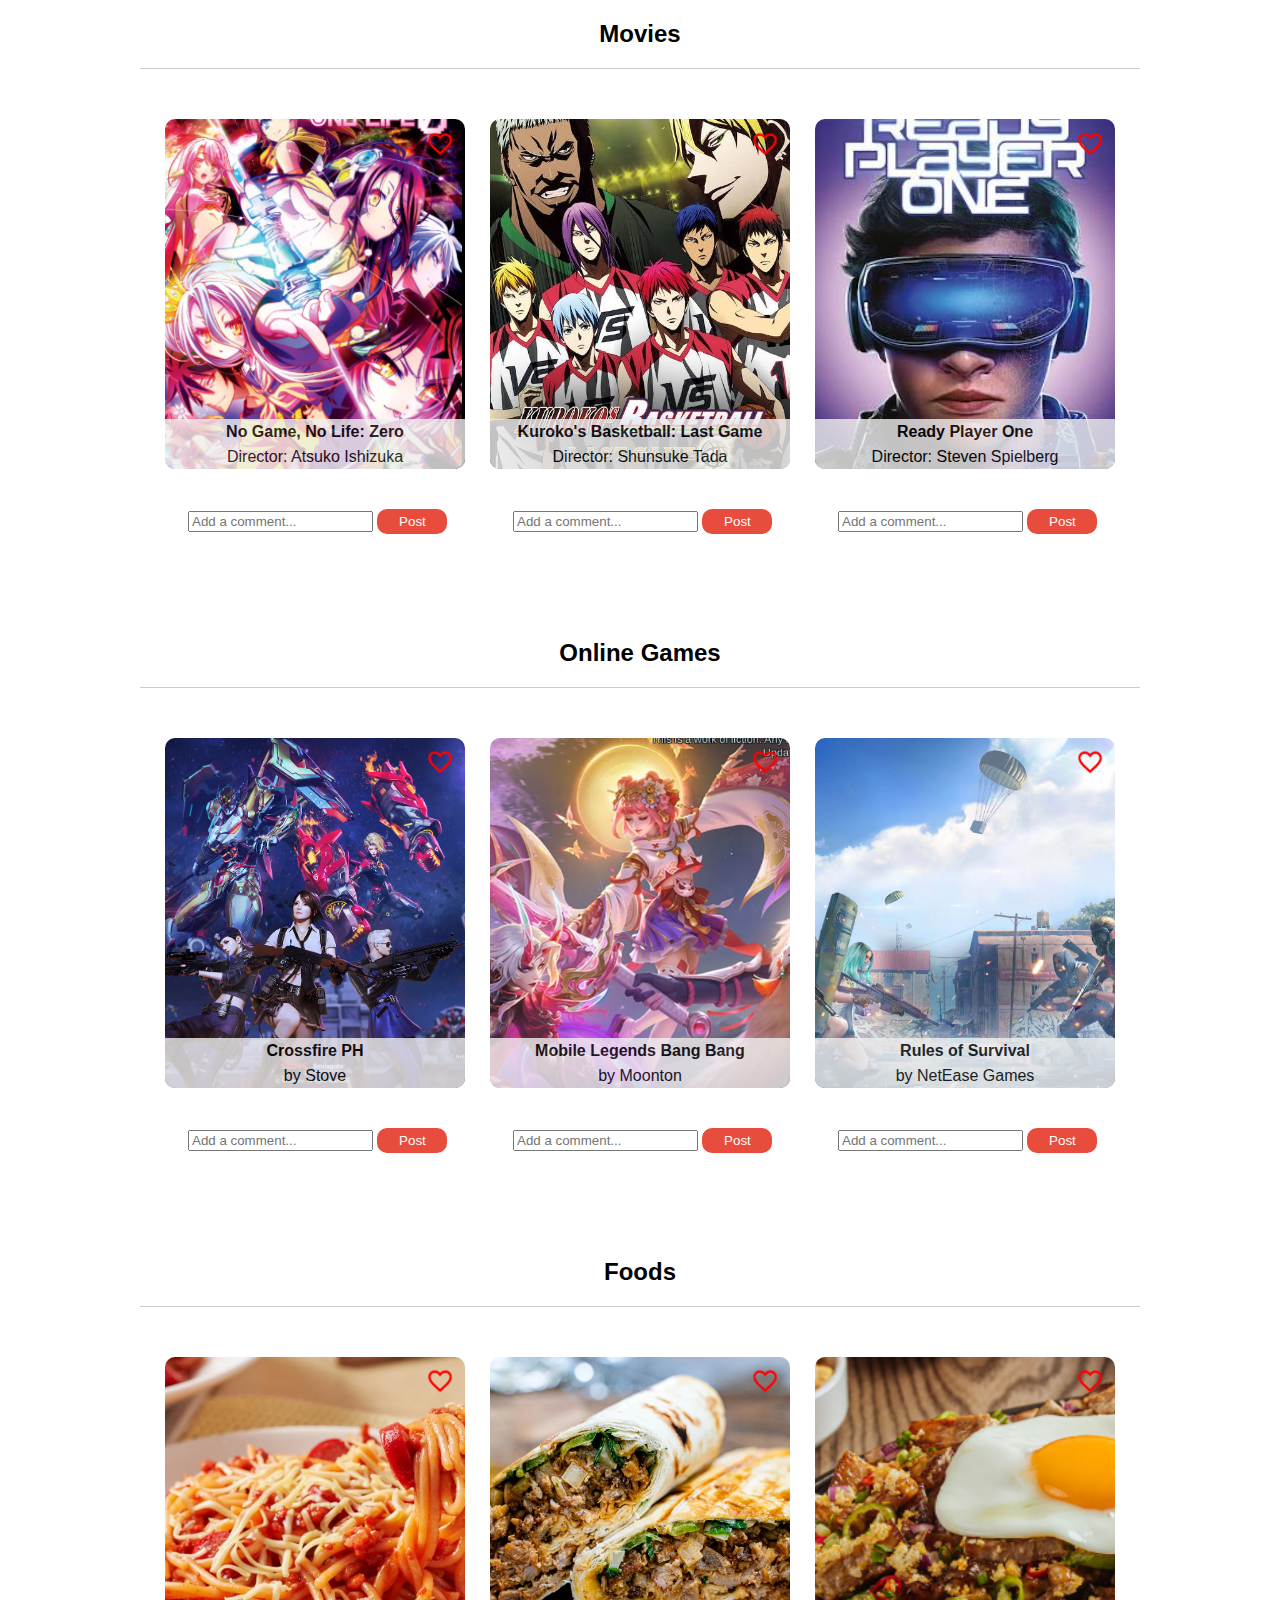
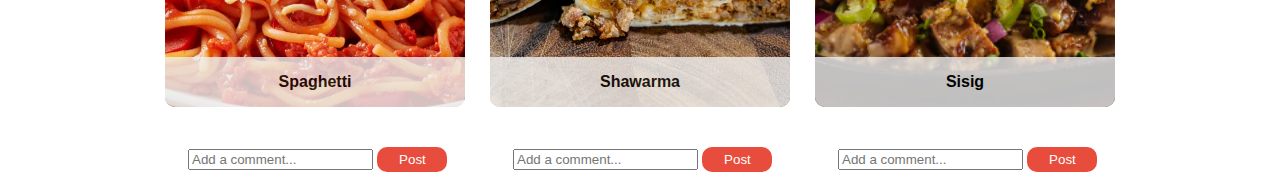
==== commit 5ee5653f: "Update favs.html" ====
--- a/favs.html
+++ b/favs.html
@@ -10,7 +10,7 @@
         <div id="art-exhibit">
             <div id="artwork-1" class="artwork">
                 <div class="grey"><span class="boldy">No Game, No Life: Zero</span><br>Director: Atsuko Ishizuka</div>
-                <div class="heart1" onclick="toggleLike(this)"><img src="images/red-heart-outline.png" class="tosmall"></div>
+                <div class="heart1" onclick="toggleLike(this)"><img src="red-heart-outline.png" class="tosmall"></div>
                 <div class="comments-section">
                     <div class="comments"> 
                         <ul class="comments-list"></ul>
@@ -21,7 +21,7 @@
             </div>
             <div id="artwork-2" class="artwork">
                 <div class="grey"><span class="boldy">Kuroko's Basketball: Last Game</span><br>Director: Shunsuke Tada</div>
-                <div class="heart1" onclick="toggleLike(this)"><img src="images/red-heart-outline.png" class="tosmall"></div>
+                <div class="heart1" onclick="toggleLike(this)"><img src="red-heart-outline.png" class="tosmall"></div>
                 <div class="comments-section">
                     <div class="comments"> 
                         <ul class="comments-list"></ul>
@@ -32,7 +32,7 @@
             </div>
             <div id="artwork-3" class="artwork">
                 <div class="grey"><span class="boldy">Ready Player One</span><br>Director: Steven Spielberg</div>
-                <div class="heart1" onclick="toggleLike(this)"><img src="images/red-heart-outline.png" class="tosmall"></div>
+                <div class="heart1" onclick="toggleLike(this)"><img src="red-heart-outline.png" class="tosmall"></div>
                 <div class="comments-section">
                     <div class="comments"> 
                         <ul class="comments-list"></ul>
@@ -47,7 +47,7 @@
         <div id="art-exhibit">
             <div id="artwork-4" class="artwork">
                 <div class="grey"><span class="boldy">Crossfire PH</span><br>by Stove</div>
-                <div class="heart1" onclick="toggleLike(this)"><img src="images/red-heart-outline.png" class="tosmall"></div>
+                <div class="heart1" onclick="toggleLike(this)"><img src="red-heart-outline.png" class="tosmall"></div>
                 <div class="comments-section">
                     <div class="comments"> 
                         <ul class="comments-list"></ul>
@@ -58,7 +58,7 @@
             </div>
             <div id="artwork-5" class="artwork">
                 <div class="grey"><span class="boldy">Mobile Legends Bang Bang</span><br>by Moonton</div>
-                <div class="heart1" onclick="toggleLike(this)"><img src="images/red-heart-outline.png" class="tosmall"></div>
+                <div class="heart1" onclick="toggleLike(this)"><img src="red-heart-outline.png" class="tosmall"></div>
                 <div class="comments-section">
                     <div class="comments"> 
                         <ul class="comments-list"></ul>
@@ -69,7 +69,7 @@
             </div>
             <div id="artwork-6" class="artwork">
                 <div class="grey"><span class="boldy">Rules of Survival</span><br>by NetEase Games</div>
-                <div class="heart1" onclick="toggleLike(this)"><img src="images/red-heart-outline.png" class="tosmall"></div>
+                <div class="heart1" onclick="toggleLike(this)"><img src="red-heart-outline.png" class="tosmall"></div>
                 <div class="comments-section">
                     <div class="comments"> 
                         <ul class="comments-list"></ul>
@@ -84,7 +84,7 @@
         <div id="art-exhibit">
             <div id="artwork-7" class="artwork">
                 <div class="greyy"><span class="boldy">Spaghetti</span></div>
-                <div class="heart1" onclick="toggleLike(this)"><img src="images/red-heart-outline.png" class="tosmall"></div>
+                <div class="heart1" onclick="toggleLike(this)"><img src="red-heart-outline.png" class="tosmall"></div>
                 <div class="comments-section">
                     <div class="comments"> 
                         <ul class="comments-list"></ul>
@@ -95,7 +95,7 @@
             </div>
             <div id="artwork-8" class="artwork">
                 <div class="greyy"><span class="boldy">Shawarma</span></div>
-                <div class="heart1" onclick="toggleLike(this)"><img src="images/red-heart-outline.png" class="tosmall"></div>
+                <div class="heart1" onclick="toggleLike(this)"><img src="red-heart-outline.png" class="tosmall"></div>
                 <div class="comments-section">
                     <div class="comments"> 
                         <ul class="comments-list"></ul>
@@ -106,7 +106,7 @@
             </div>
             <div id="artwork-9" class="artwork">
                 <div class="greyy"><span class="boldy">Sisig</span></div>
-                <div class="heart1" onclick="toggleLike(this)"><img src="images/red-heart-outline.png" class="tosmall"></div>
+                <div class="heart1" onclick="toggleLike(this)"><img src="red-heart-outline.png" class="tosmall"></div>
                 <div class="comments-section">
                     <div class="comments"> 
                         <ul class="comments-list"></ul>
